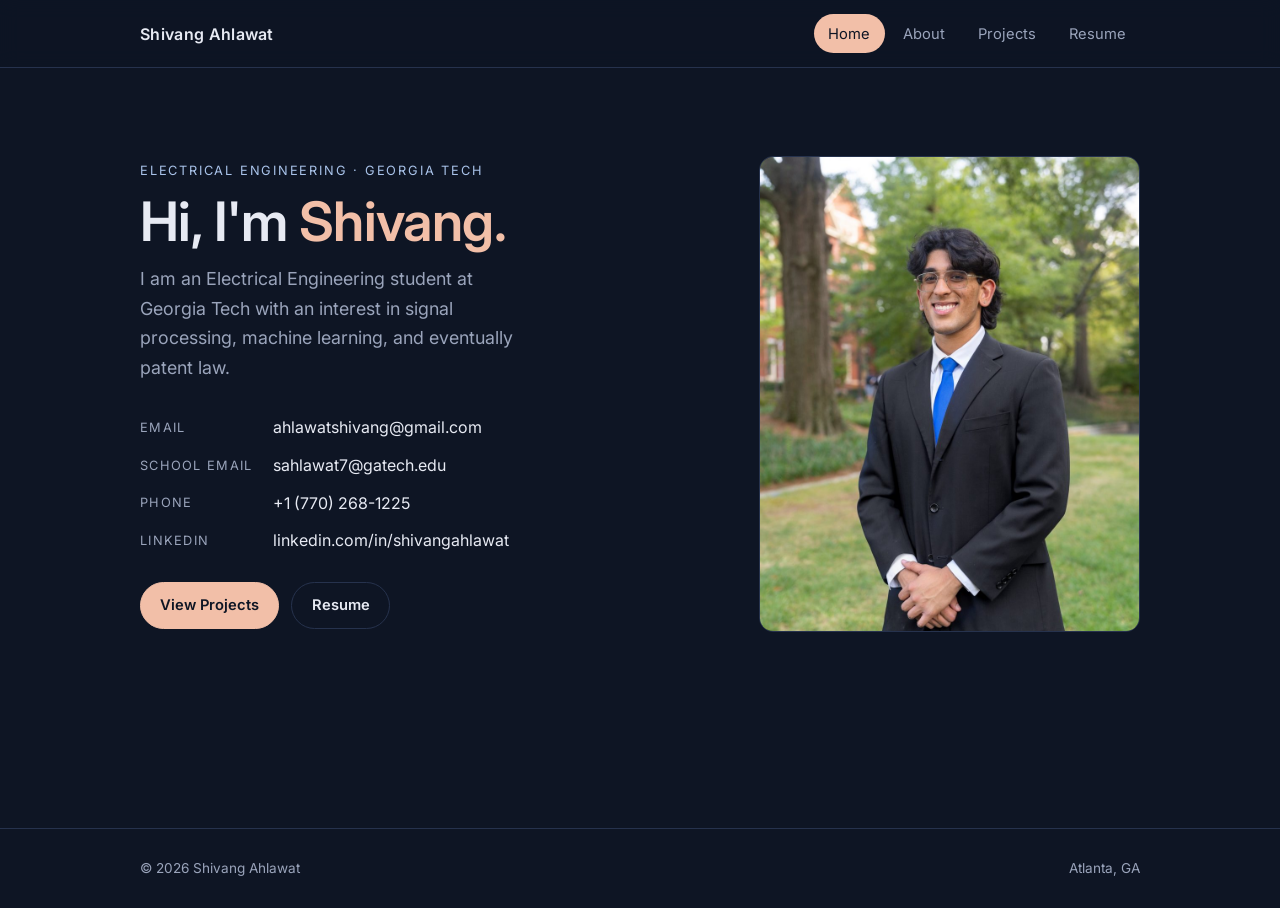
==== index.html @ c39880c8 "Add files via upload" ====
<!DOCTYPE html>
<html lang="en" class="no-js">
<head>
  <meta charset="UTF-8">
  <meta name="viewport" content="width=device-width, initial-scale=1.0">
  <title>Shivang Ahlawat | Electrical Engineering</title>
  <meta name="description" content="Portfolio of Shivang Ahlawat, Electrical Engineering student at Georgia Tech.">
  <link rel="preconnect" href="https://fonts.googleapis.com">
  <link rel="preconnect" href="https://fonts.gstatic.com" crossorigin>
  <link href="https://fonts.googleapis.com/css2?family=Inter:wght@400;500;600&display=swap" rel="stylesheet">
  <link rel="stylesheet" href="assets/css/style.css">
</head>
<body>

  <!-- ===== HEADER / TABS (same on every page) ===== -->
  <header class="site-header">
    <nav class="container nav">
      <a class="brand" href="index.html">Shivang Ahlawat</a>
      <ul class="tabs">
        <li><a href="index.html">Home</a></li>
        <li><a href="about.html">About</a></li>
        <li><a href="projects.html">Projects</a></li>
        <li><a href="resume.html">Resume</a></li>
      </ul>
    </nav>
  </header>

  <main class="container">

    <!-- ===== COVER ===== -->
    <section class="hero">
      <div class="reveal">
        <p class="eyebrow">Electrical Engineering · Georgia Tech</p>
        <h1>Hi, I'm <span>Shivang.</span></h1>

        <!-- EDIT: your introduction -->
        <p class="lead">
          I am an Electrical Engineering student at Georgia Tech with an interest in
          signal processing, machine learning, and eventually patent law.
        </p>

        <!-- ===== CONTACT ===== -->
        <ul class="contact-list">
          <li><span class="label">Email</span><a href="mailto:ahlawatshivang@gmail.com">ahlawatshivang@gmail.com</a></li>
          <li><span class="label">School Email</span><a href="mailto:sahlawat7@gatech.edu">sahlawat7@gatech.edu</a></li>
          <li><span class="label">Phone</span><a href="tel:+17702681225">+1 (770) 268-1225</a></li>
          <li><span class="label">LinkedIn</span><a href="https://www.linkedin.com/in/shivangahlawat" target="_blank" rel="noopener">linkedin.com/in/shivangahlawat</a></li>
          <!-- To add another contact line, copy one <li> above. -->
        </ul>

        <div class="btn-row">
          <a class="btn" href="projects.html">View Projects</a>
          <a class="btn ghost" href="resume.html">Resume</a>
        </div>
      </div>

      <!-- EDIT: swap the photo by replacing assets/images/headshot.jpg -->
      <div class="photo reveal">
        <img class="headshot" src="assets/images/headshot.jpg" alt="Headshot of Shivang Ahlawat">
      </div>
    </section>

  </main>

  <footer class="site-footer">
    <div class="container">
      <span>© <span id="year">2026</span> Shivang Ahlawat</span>
      <span>Atlanta, GA</span>
    </div>
  </footer>

  <script src="assets/js/main.js"></script>
</body>
</html>
---- assets/css/style.css ----
/* =========================================================
   DESIGN SETTINGS — change the look of the whole site here
   ========================================================= */
:root {
  /* Colors (deep navy + soft pastels) */
  --bg:          #0e1524;   /* page background */
  --surface:     #151e31;   /* cards / panels */
  --surface-2:   #1b2640;   /* hover / raised */
  --border:      #26324d;   /* thin lines */
  --text:        #e7eaf3;   /* main text */
  --muted:       #9aa4bb;   /* secondary text */
  --accent:      #f2bfa8;   /* muted peach — links, highlights */
  --accent-2:    #a9c3ea;   /* soft blue — tags, details */

  /* Typography */
  --font: "Inter", system-ui, -apple-system, "Segoe UI", Roboto, sans-serif;
  --size-body: 1rem;
  --size-h1: clamp(2.2rem, 5vw, 3.4rem);
  --size-h2: 1.5rem;

  /* Layout */
  --max-width: 1040px;
  --radius: 14px;
  --gap: 1.5rem;
}

/* ---------- Base ---------- */
*, *::before, *::after { box-sizing: border-box; }
html { scroll-behavior: smooth; }
body {
  margin: 0;
  background: var(--bg);
  color: var(--text);
  font-family: var(--font);
  font-size: var(--size-body);
  line-height: 1.65;
  -webkit-font-smoothing: antialiased;
}
img { max-width: 100%; display: block; }
a { color: var(--accent); text-decoration: none; }
a:hover { text-decoration: underline; text-underline-offset: 3px; }
h1, h2, h3 { line-height: 1.2; margin: 0 0 .6rem; font-weight: 600; letter-spacing: -0.01em; }
h1 { font-size: var(--size-h1); }
h2 { font-size: var(--size-h2); }
h3 { font-size: 1.1rem; }
p { margin: 0 0 1rem; }
.muted { color: var(--muted); }

.container { width: 100%; max-width: var(--max-width); margin: 0 auto; padding: 0 1.25rem; }

/* ---------- Header / tabs ---------- */
.site-header {
  position: sticky; top: 0; z-index: 10;
  background: color-mix(in srgb, var(--bg) 85%, transparent);
  backdrop-filter: blur(10px);
  border-bottom: 1px solid var(--border);
}
.nav { padding-top: .9rem; padding-bottom: .9rem; display: flex; align-items: center; justify-content: space-between; gap: 1rem; flex-wrap: wrap; }
.brand { color: var(--text); font-weight: 600; letter-spacing: .02em; }
.brand:hover { text-decoration: none; color: var(--accent); }
.tabs { display: flex; gap: .25rem; list-style: none; margin: 0; padding: 0; flex-wrap: wrap; }
.tabs a {
  display: block; padding: .45rem .9rem; border-radius: 999px;
  color: var(--muted); font-size: .92rem; transition: background .2s, color .2s;
}
.tabs a:hover { color: var(--text); background: var(--surface); text-decoration: none; }
.tabs a.active { color: var(--bg); background: var(--accent); }

/* ---------- Page sections ---------- */
main.container { padding-top: 3.5rem; padding-bottom: 4rem; min-height: calc(100vh - 140px); }
.page-title { margin-bottom: 2.5rem; }
.eyebrow { color: var(--accent-2); font-size: .8rem; letter-spacing: .14em; text-transform: uppercase; margin: 0 0 .5rem; }
section.block { margin-bottom: 3.5rem; }
section.block > h2 { padding-bottom: .6rem; border-bottom: 1px solid var(--border); margin-bottom: 1.4rem; }

.card {
  background: var(--surface);
  border: 1px solid var(--border);
  border-radius: var(--radius);
  padding: 1.5rem;
}
.grid { display: grid; gap: var(--gap); }
.grid-2 { grid-template-columns: repeat(auto-fit, minmax(280px, 1fr)); }

.placeholder { color: var(--muted); font-style: italic; }

/* ---------- Cover page ---------- */
.hero { display: grid; grid-template-columns: 1.2fr .8fr; gap: 3rem; align-items: center; }
.hero h1 span { color: var(--accent); }
.hero .lead { font-size: 1.12rem; color: var(--muted); max-width: 36ch; }
.headshot { border-radius: var(--radius); border: 1px solid var(--border); aspect-ratio: 4/5; object-fit: cover; width: 100%; }

.contact-list { list-style: none; padding: 0; margin: 2rem 0 0; display: grid; gap: .7rem; }
.contact-list li { display: flex; align-items: center; gap: .8rem; }
.contact-list .label { color: var(--muted); font-size: .8rem; text-transform: uppercase; letter-spacing: .1em; width: 7.5rem; flex-shrink: 0; }
.contact-list a { color: var(--text); word-break: break-word; }
.contact-list a:hover { color: var(--accent); }

.btn {
  display: inline-block; padding: .65rem 1.2rem; border-radius: 999px;
  background: var(--accent); color: var(--bg); font-weight: 600; font-size: .92rem;
  border: 1px solid var(--accent);
}
.btn:hover { text-decoration: none; filter: brightness(1.06); }
.btn.ghost { background: transparent; color: var(--text); border-color: var(--border); }
.btn.ghost:hover { border-color: var(--accent); color: var(--accent); }
.btn-row { display: flex; gap: .75rem; flex-wrap: wrap; margin-top: 1.75rem; }

/* ---------- About page ---------- */
.tags { display: flex; flex-wrap: wrap; gap: .5rem; list-style: none; padding: 0; margin: 0; }
.tags li {
  padding: .3rem .8rem; border-radius: 999px; font-size: .85rem;
  background: color-mix(in srgb, var(--accent-2) 12%, transparent);
  color: var(--accent-2); border: 1px solid color-mix(in srgb, var(--accent-2) 25%, transparent);
}

.entry { display: grid; grid-template-columns: 1fr auto; gap: .2rem 1rem; }
.entry + .entry { margin-top: var(--gap); }
.entry .org { color: var(--muted); }
.entry .date { color: var(--muted); font-size: .88rem; text-align: right; white-space: nowrap; }
.entry .body { grid-column: 1 / -1; margin-top: .6rem; }
.entry ul { margin: 0; padding-left: 1.1rem; }
.entry li { margin-bottom: .35rem; }
.entry ul.tags { padding-left: 0; }
.entry ul.tags li { margin-bottom: 0; }
.hero { min-height: 60vh; }

.with-photo { display: grid; grid-template-columns: 1fr 300px; gap: var(--gap); align-items: start; }
figure { margin: 0; }
figure img { border-radius: var(--radius); border: 1px solid var(--border); }
figcaption { color: var(--muted); font-size: .82rem; margin-top: .5rem; }

/* ---------- Projects page ---------- */
.project { display: grid; grid-template-columns: 320px 1fr; gap: 1.75rem; }
.project + .project { margin-top: var(--gap); }
.project .thumb {
  border-radius: 10px; background: var(--surface-2); border: 1px dashed var(--border);
  aspect-ratio: 4/3; display: grid; place-items: center; color: var(--muted); font-size: .85rem; overflow: hidden;
}
.project .thumb img { width: 100%; height: 100%; object-fit: cover; }
.project .meta { color: var(--muted); font-size: .88rem; margin-bottom: .8rem; }
.status {
  display: inline-block; font-size: .72rem; letter-spacing: .08em; text-transform: uppercase;
  padding: .2rem .6rem; border-radius: 999px; margin-left: .5rem; vertical-align: middle;
  background: color-mix(in srgb, var(--accent) 15%, transparent); color: var(--accent);
}
.status.done { background: color-mix(in srgb, var(--accent-2) 15%, transparent); color: var(--accent-2); }

/* ---------- Resume page ---------- */
.resume-frame {
  width: 100%; height: 85vh; min-height: 600px;
  border: 1px solid var(--border); border-radius: var(--radius); background: var(--surface);
}

/* ---------- Footer ---------- */
.site-footer { border-top: 1px solid var(--border); padding: 1.75rem 0; color: var(--muted); font-size: .85rem; }
.site-footer .container { display: flex; justify-content: space-between; flex-wrap: wrap; gap: .5rem; }

/* ---------- Fade-in animation ---------- */
.reveal { opacity: 0; transform: translateY(14px); transition: opacity .7s ease, transform .7s ease; }
.reveal.visible { opacity: 1; transform: none; }
.no-js .reveal { opacity: 1; transform: none; }
@media (prefers-reduced-motion: reduce) {
  .reveal { opacity: 1; transform: none; transition: none; }
  html { scroll-behavior: auto; }
}

/* ---------- Mobile ---------- */
@media (max-width: 760px) {
  main.container { padding-top: 2rem; }
  .hero, .with-photo, .project { grid-template-columns: 1fr; }
  .hero .photo { order: -1; max-width: 280px; }
  .entry { grid-template-columns: 1fr; }
  .entry .date { text-align: left; }
  .contact-list .label { width: 6rem; }
  .resume-frame { height: 70vh; }
}
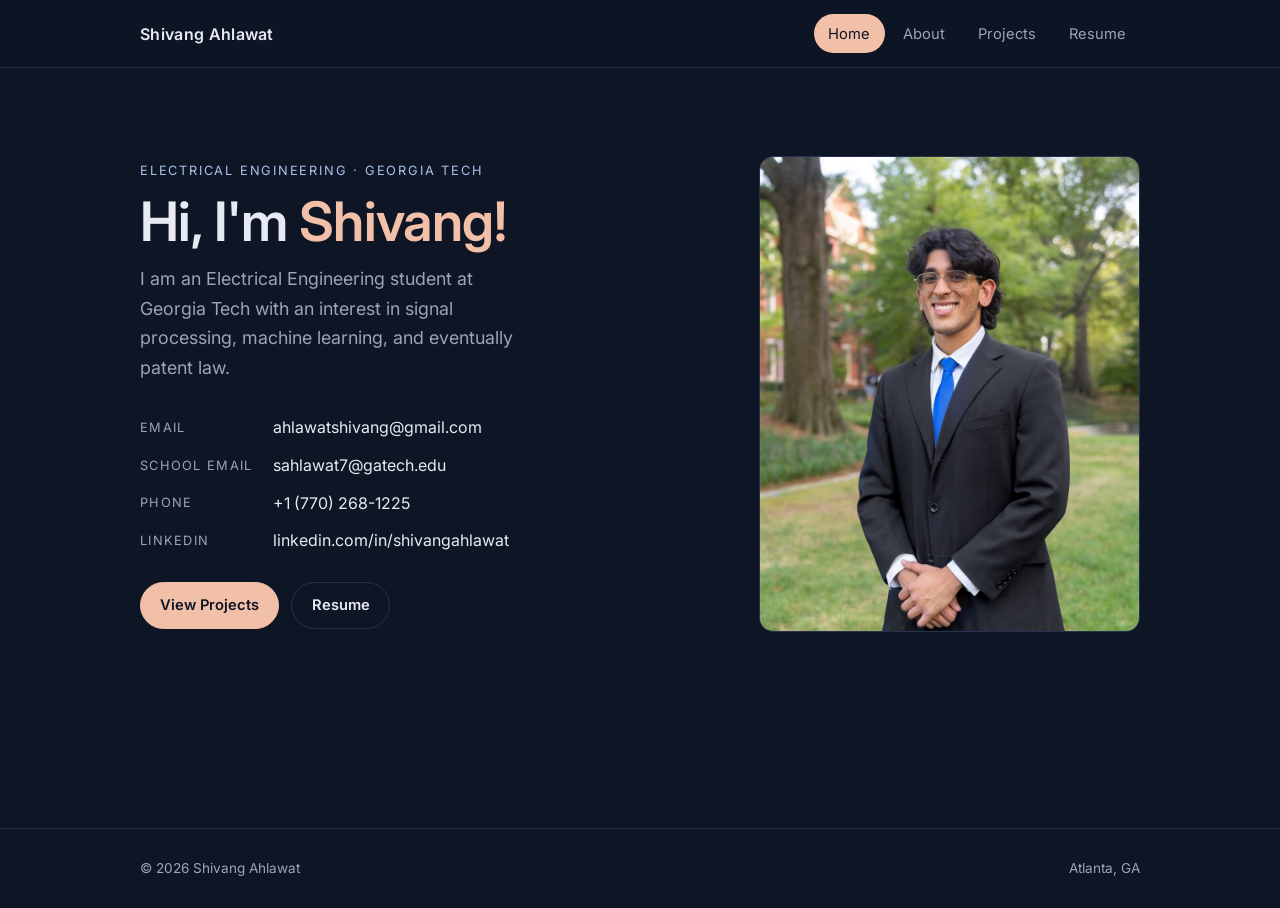
==== commit 452c1f4e: "Update introduction greeting punctuation" ====
--- a/index.html
+++ b/index.html
@@ -31,7 +31,7 @@
     <section class="hero">
       <div class="reveal">
         <p class="eyebrow">Electrical Engineering · Georgia Tech</p>
-        <h1>Hi, I'm <span>Shivang.</span></h1>
+        <h1>Hi, I'm <span>Shivang!</span></h1>
 
         <!-- EDIT: your introduction -->
         <p class="lead">
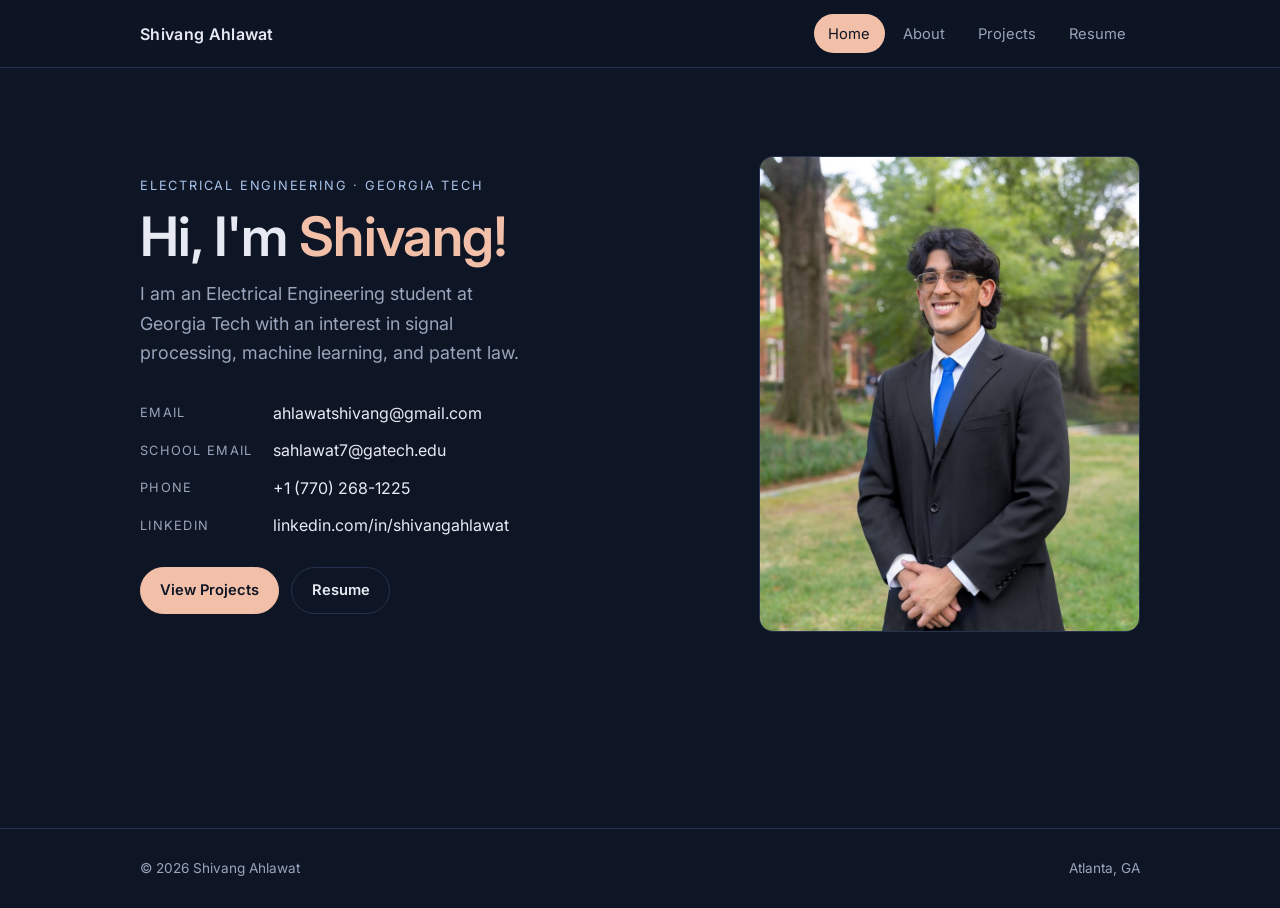
==== commit 075abbbc: "Remove 'eventually' from introduction paragraph" ====
--- a/index.html
+++ b/index.html
@@ -36,7 +36,7 @@
         <!-- EDIT: your introduction -->
         <p class="lead">
           I am an Electrical Engineering student at Georgia Tech with an interest in
-          signal processing, machine learning, and eventually patent law.
+          signal processing, machine learning, and patent law.
         </p>
 
         <!-- ===== CONTACT ===== -->
